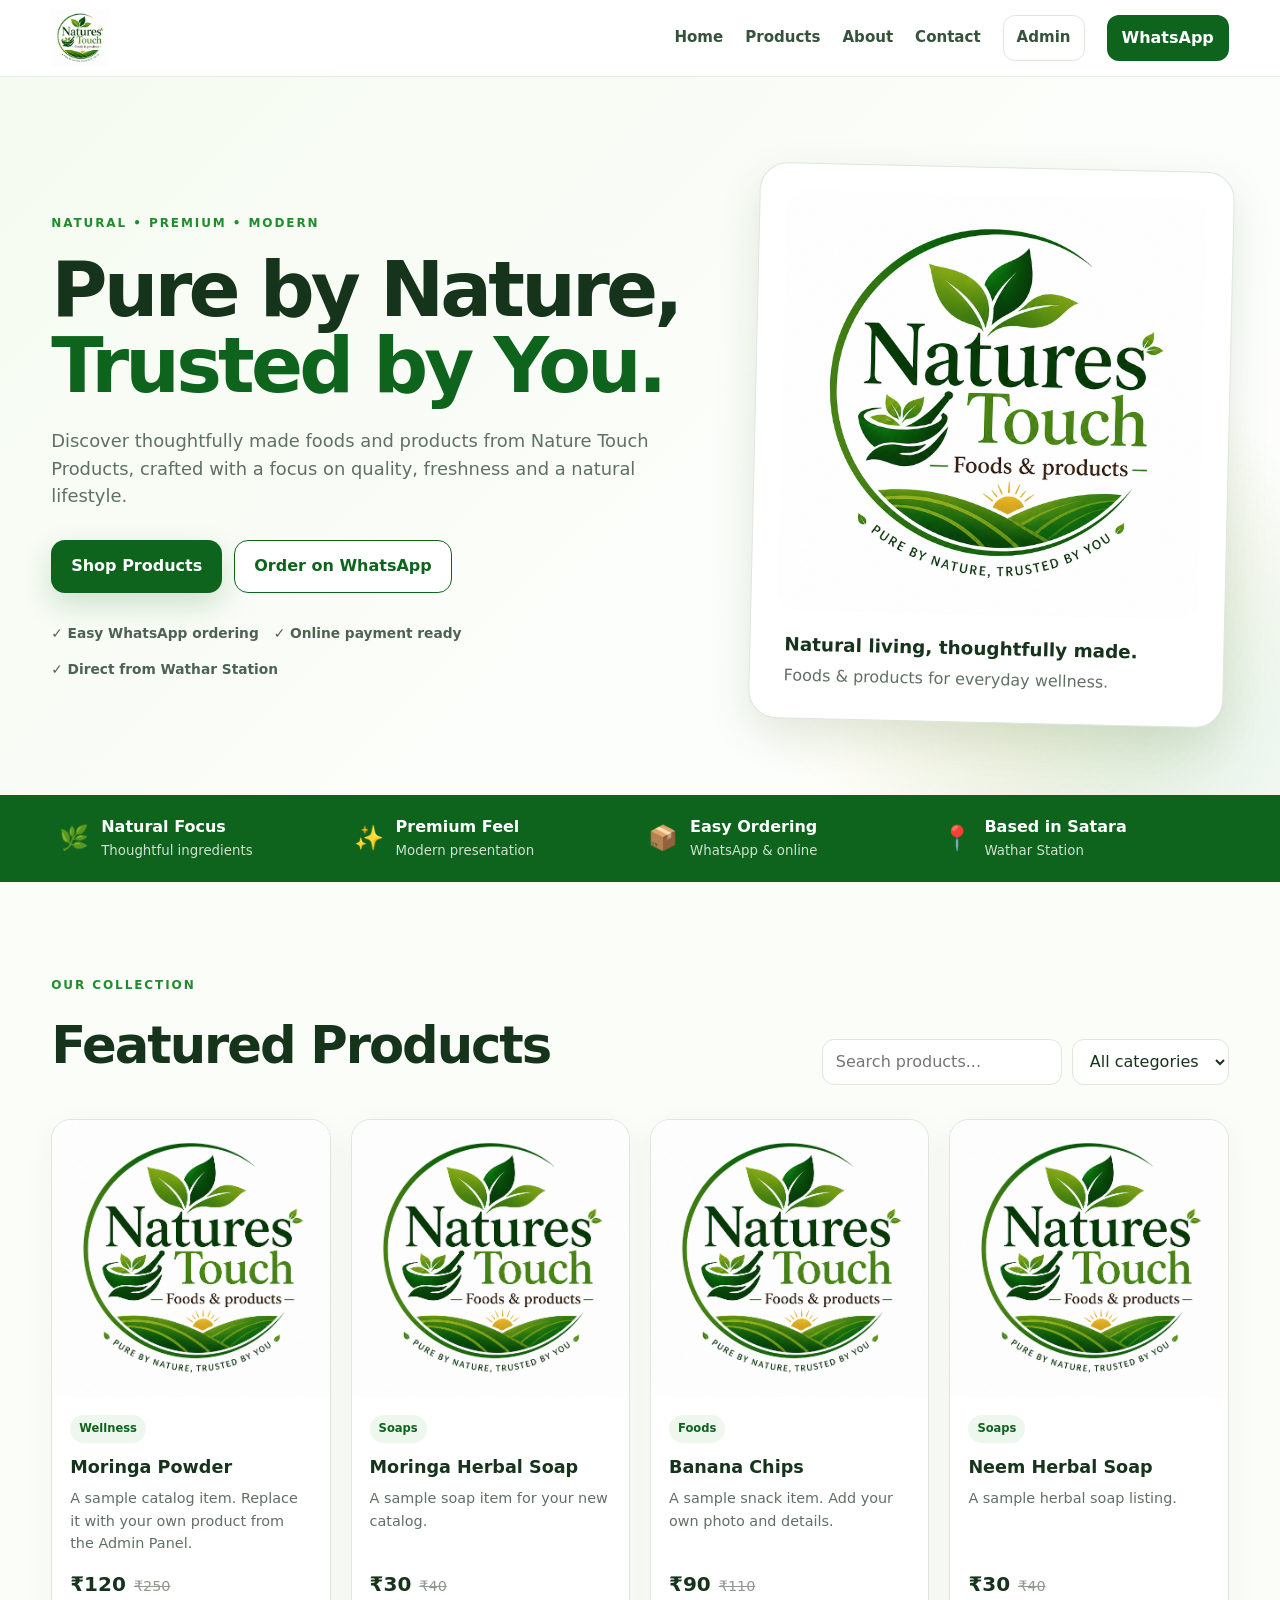
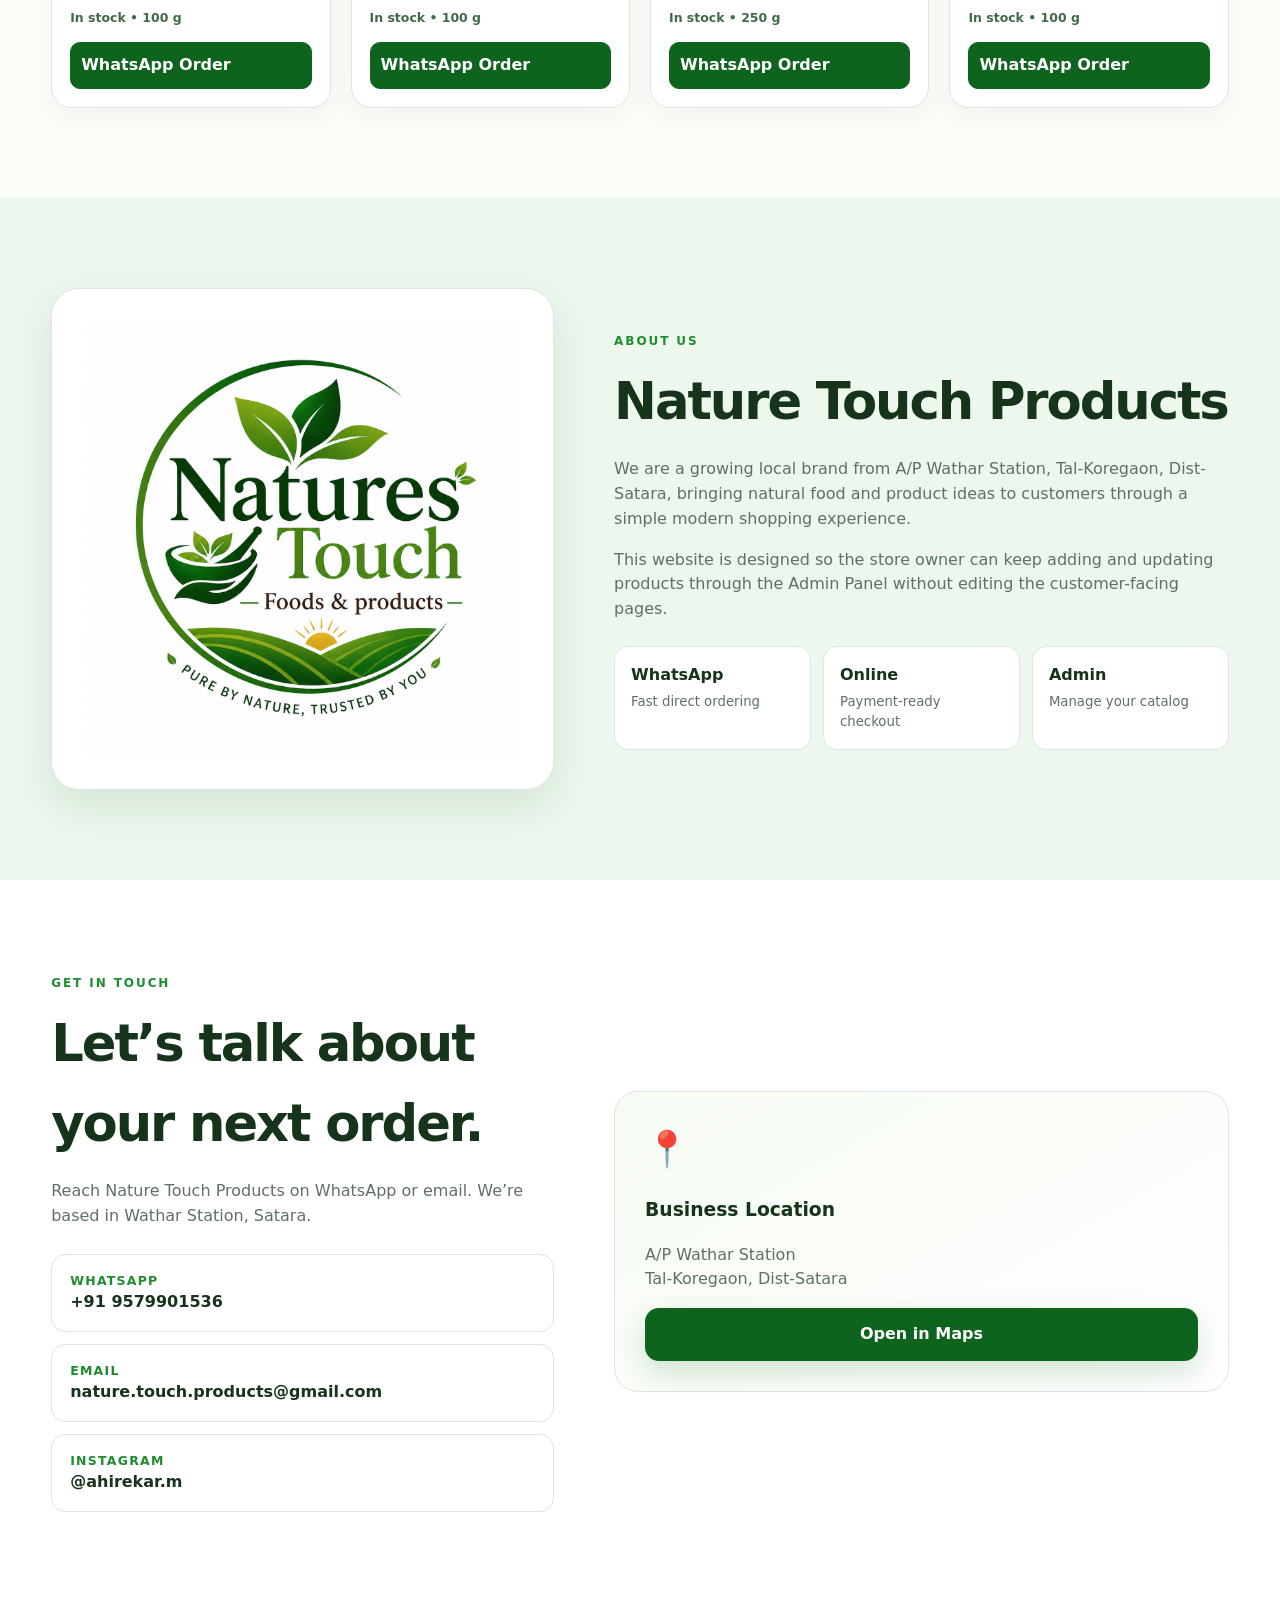
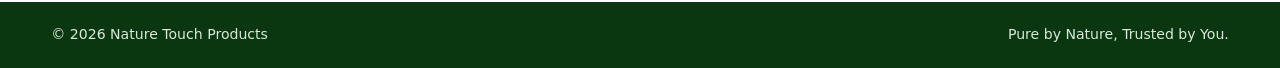
==== index.html @ b88004f7 "Add files via upload" ====
<!doctype html>
<html lang="en">
<head>
  <meta charset="utf-8" />
  <meta name="viewport" content="width=device-width, initial-scale=1" />
  <title>Nature Touch Products | Pure by Nature, Trusted by You</title>
  <meta name="description" content="Nature Touch Products — natural, premium foods and products from Wathar Station, Satara." />
  <link rel="icon" href="assets/logo.png" />
  <link rel="stylesheet" href="styles.css" />
</head>
<body>
  <header class="site-header">
    <div class="container nav-wrap">
      <a href="#home" class="brand" aria-label="Nature Touch Products home">
        <img src="assets/logo.png" alt="Nature Touch Products logo" />
      </a>
      <nav class="nav-links">
        <a href="#home">Home</a>
        <a href="#products">Products</a>
        <a href="#about">About</a>
        <a href="#contact">Contact</a>
        <a class="admin-link" href="admin.html">Admin</a>
      </nav>
      <a class="whatsapp-btn" href="https://wa.me/919579901536" target="_blank" rel="noreferrer">WhatsApp</a>
    </div>
  </header>

  <main>
    <section id="home" class="hero">
      <div class="hero-bg"></div>
      <div class="container hero-grid">
        <div class="hero-copy">
          <span class="eyebrow">NATURAL • PREMIUM • MODERN</span>
          <h1>Pure by Nature,<br><span>Trusted by You.</span></h1>
          <p>Discover thoughtfully made foods and products from Nature Touch Products, crafted with a focus on quality, freshness and a natural lifestyle.</p>
          <div class="hero-actions">
            <a class="btn primary" href="#products">Shop Products</a>
            <a class="btn outline" href="https://wa.me/919579901536" target="_blank" rel="noreferrer">Order on WhatsApp</a>
          </div>
          <div class="trust-row">
            <span>✓ Easy WhatsApp ordering</span>
            <span>✓ Online payment ready</span>
            <span>✓ Direct from Wathar Station</span>
          </div>
        </div>
        <div class="hero-card">
          <img src="assets/logo.png" alt="Nature Touch Products" />
          <div class="hero-card-copy">
            <strong>Natural living, thoughtfully made.</strong>
            <span>Foods &amp; products for everyday wellness.</span>
          </div>
        </div>
      </div>
    </section>

    <section class="feature-strip">
      <div class="container feature-grid">
        <div><span class="feature-icon">🌿</span><div><strong>Natural Focus</strong><small>Thoughtful ingredients</small></div></div>
        <div><span class="feature-icon">✨</span><div><strong>Premium Feel</strong><small>Modern presentation</small></div></div>
        <div><span class="feature-icon">📦</span><div><strong>Easy Ordering</strong><small>WhatsApp &amp; online</small></div></div>
        <div><span class="feature-icon">📍</span><div><strong>Based in Satara</strong><small>Wathar Station</small></div></div>
      </div>
    </section>

    <section id="products" class="section">
      <div class="container">
        <div class="section-heading">
          <div>
            <span class="eyebrow">OUR COLLECTION</span>
            <h2>Featured Products</h2>
          </div>
          <div class="catalog-tools">
            <input id="searchInput" type="search" placeholder="Search products..." aria-label="Search products" />
            <select id="categoryFilter" aria-label="Filter by category"><option value="all">All categories</option></select>
          </div>
        </div>
        <div id="productGrid" class="product-grid" aria-live="polite"></div>
      </div>
    </section>

    <section id="about" class="section alt-section">
      <div class="container about-grid">
        <div class="about-visual"><img src="assets/logo.png" alt="Nature Touch Products logo" /></div>
        <div>
          <span class="eyebrow">ABOUT US</span>
          <h2>Nature Touch Products</h2>
          <p>We are a growing local brand from A/P Wathar Station, Tal-Koregaon, Dist-Satara, bringing natural food and product ideas to customers through a simple modern shopping experience.</p>
          <p>This website is designed so the store owner can keep adding and updating products through the Admin Panel without editing the customer-facing pages.</p>
          <div class="about-stats"><div><strong>WhatsApp</strong><span>Fast direct ordering</span></div><div><strong>Online</strong><span>Payment-ready checkout</span></div><div><strong>Admin</strong><span>Manage your catalog</span></div></div>
        </div>
      </div>
    </section>

    <section id="contact" class="section contact-section">
      <div class="container contact-grid">
        <div>
          <span class="eyebrow">GET IN TOUCH</span>
          <h2>Let’s talk about your next order.</h2>
          <p>Reach Nature Touch Products on WhatsApp or email. We’re based in Wathar Station, Satara.</p>
          <div class="contact-links">
            <a href="https://wa.me/919579901536" target="_blank" rel="noreferrer"><span>WhatsApp</span><strong>+91 9579901536</strong></a>
            <a href="mailto:nature.touch.products@gmail.com"><span>Email</span><strong>nature.touch.products@gmail.com</strong></a>
            <a href="https://instagram.com/ahirekar.m" target="_blank" rel="noreferrer"><span>Instagram</span><strong>@ahirekar.m</strong></a>
          </div>
        </div>
        <div class="contact-card">
          <div class="contact-card-icon">📍</div>
          <h3>Business Location</h3>
          <p>A/P Wathar Station<br>Tal-Koregaon, Dist-Satara</p>
          <a class="btn primary full" href="https://www.google.com/maps/search/?api=1&query=Wathar+Station+Satara" target="_blank" rel="noreferrer">Open in Maps</a>
        </div>
      </div>
    </section>
  </main>

  <footer class="site-footer">
    <div class="container footer-wrap">
      <div>© <span id="year"></span> Nature Touch Products</div>
      <div>Pure by Nature, Trusted by You.</div>
    </div>
  </footer>

  <div id="toast" class="toast" role="status" aria-live="polite"></div>
  <script src="app.js"></script>
</body>
</html>
---- styles.css ----
:root{--green:#0e641d;--green-2:#1f8c2d;--green-soft:#edf7ee;--gold:#d5a51c;--ink:#16331b;--muted:#607064;--cream:#fbfdf9;--white:#fff;--border:#dce7dd;--shadow:0 16px 44px rgba(15,73,22,.11)}
*{box-sizing:border-box}html{scroll-behavior:smooth}body{margin:0;font-family:Inter,system-ui,-apple-system,Segoe UI,Roboto,Arial,sans-serif;color:var(--ink);background:var(--cream);line-height:1.55}a{text-decoration:none;color:inherit}.container{width:min(1180px,92%);margin:auto}.site-header{position:sticky;top:0;z-index:20;background:rgba(255,255,255,.92);backdrop-filter:blur(14px);border-bottom:1px solid rgba(220,231,221,.8)}.nav-wrap{min-height:76px;display:flex;align-items:center;gap:22px}.brand{display:flex;align-items:center}.brand img{height:58px;width:auto;display:block}.nav-links{display:flex;gap:22px;margin-left:auto;align-items:center;font-size:.94rem;font-weight:700}.nav-links a{color:#35523b}.nav-links a:hover{color:var(--green)}.admin-link{padding:10px 13px;border:1px solid var(--border);border-radius:12px}.whatsapp-btn{background:var(--green);color:#fff;padding:11px 15px;border-radius:12px;font-weight:800}.hero{position:relative;overflow:hidden;padding:90px 0 72px;background:linear-gradient(135deg,#f5fbf1,#fff)}.hero-bg{position:absolute;inset:auto -15% -35% auto;width:60vw;height:60vw;max-width:720px;max-height:720px;background:radial-gradient(circle at 35% 35%,rgba(213,165,28,.17),transparent 45%),radial-gradient(circle at 55% 55%,rgba(31,140,45,.13),transparent 55%);border-radius:50%}.hero-grid{position:relative;display:grid;grid-template-columns:1.15fr .85fr;gap:60px;align-items:center}.eyebrow{display:inline-block;letter-spacing:.16em;font-size:.75rem;font-weight:900;color:var(--green-2)}h1{font-size:clamp(3rem,6vw,5.7rem);line-height:.98;margin:18px 0 24px;letter-spacing:-.05em}h1 span{color:var(--green)}.hero-copy p{font-size:1.12rem;max-width:620px;color:var(--muted)}.hero-actions{display:flex;gap:12px;flex-wrap:wrap;margin:30px 0}.btn{display:inline-flex;align-items:center;justify-content:center;padding:13px 19px;border-radius:14px;font-weight:900;border:1px solid transparent;transition:.2s}.btn.primary{background:var(--green);color:white;box-shadow:0 12px 30px rgba(14,100,29,.18)}.btn.primary:hover{transform:translateY(-2px)}.btn.outline{border-color:var(--green);color:var(--green);background:white}.btn.full{width:100%}.trust-row{display:flex;gap:15px;flex-wrap:wrap;color:#4e6253;font-size:.86rem;font-weight:700}.hero-card{background:#fff;border:1px solid var(--border);border-radius:28px;padding:26px;box-shadow:var(--shadow);transform:rotate(1.3deg)}.hero-card img{width:100%;border-radius:20px;display:block}.hero-card-copy{padding:20px 8px 4px;display:grid;gap:4px}.hero-card-copy strong{font-size:1.15rem}.hero-card-copy span{color:var(--muted)}.feature-strip{background:var(--green);color:#fff}.feature-grid{display:grid;grid-template-columns:repeat(4,1fr)}.feature-grid>div{display:flex;align-items:center;gap:12px;padding:20px 8px}.feature-icon{font-size:1.5rem}.feature-grid small{display:block;opacity:.8;margin-top:1px}.section{padding:90px 0}.alt-section{background:var(--green-soft)}.section-heading{display:flex;gap:30px;justify-content:space-between;align-items:end;margin-bottom:34px}.section h2{font-size:clamp(2rem,4vw,3.2rem);margin:9px 0 0;letter-spacing:-.04em}.catalog-tools{display:flex;gap:10px;flex-wrap:wrap}.catalog-tools input,.catalog-tools select,.form-control{height:46px;border:1px solid var(--border);border-radius:12px;padding:0 13px;background:#fff;color:var(--ink);font:inherit;outline:none}.catalog-tools input{min-width:240px}.product-grid{display:grid;grid-template-columns:repeat(4,1fr);gap:20px}.product-card{background:#fff;border:1px solid var(--border);border-radius:20px;overflow:hidden;box-shadow:0 8px 30px rgba(20,63,27,.05);display:flex;flex-direction:column}.product-image{aspect-ratio:1/1;background:#f6faf5;display:flex;align-items:center;justify-content:center;overflow:hidden}.product-image img{width:100%;height:100%;object-fit:cover}.product-body{padding:18px;display:flex;flex-direction:column;flex:1}.pill{display:inline-flex;align-self:flex-start;background:var(--green-soft);color:var(--green);font-size:.72rem;font-weight:900;padding:5px 9px;border-radius:999px}.product-body h3{font-size:1.1rem;margin:11px 0 6px}.product-body p{color:var(--muted);font-size:.9rem;margin:0 0 15px}.price-row{display:flex;gap:8px;align-items:baseline;margin-top:auto}.price{font-size:1.25rem;font-weight:900}.mrp{text-decoration:line-through;color:#909990;font-size:.9rem}.stock{font-size:.78rem;color:#3f6c47;margin:8px 0 14px;font-weight:800}.product-actions{display:flex;gap:8px}.mini-btn{flex:1;padding:10px;border-radius:10px;border:1px solid var(--border);background:#fff;font-weight:900;cursor:pointer}.mini-btn.buy{background:var(--green);color:#fff;border-color:var(--green)}.empty{grid-column:1/-1;text-align:center;padding:50px;background:#fff;border:1px dashed var(--border);border-radius:20px;color:var(--muted)}.about-grid,.contact-grid{display:grid;grid-template-columns:.9fr 1.1fr;gap:60px;align-items:center}.about-visual{padding:35px;background:#fff;border:1px solid var(--border);border-radius:28px;box-shadow:var(--shadow)}.about-visual img{width:100%;display:block}.about-grid p,.contact-grid p{color:var(--muted)}.about-stats{display:grid;grid-template-columns:repeat(3,1fr);gap:12px;margin-top:24px}.about-stats>div{padding:16px;border:1px solid var(--border);background:#fff;border-radius:14px}.about-stats strong,.about-stats span{display:block}.about-stats span{font-size:.83rem;color:var(--muted);margin-top:4px}.contact-section{background:#fff}.contact-links{display:grid;gap:12px;margin-top:25px}.contact-links a{padding:16px 18px;border:1px solid var(--border);border-radius:14px;background:#fff}.contact-links span,.contact-links strong{display:block}.contact-links span{font-size:.78rem;color:var(--green-2);font-weight:900;text-transform:uppercase;letter-spacing:.1em}.contact-card{padding:30px;border-radius:24px;background:linear-gradient(150deg,#f6fbf3,#fff);border:1px solid var(--border)}.contact-card-icon{font-size:2.2rem}.site-footer{background:#0a3710;color:#d9eadb;padding:22px 0}.footer-wrap{display:flex;justify-content:space-between;gap:20px;flex-wrap:wrap;font-size:.88rem}.toast{position:fixed;left:50%;bottom:25px;transform:translate(-50%,20px);background:#153d1b;color:#fff;padding:11px 16px;border-radius:999px;opacity:0;pointer-events:none;transition:.25s;z-index:100}.toast.show{opacity:1;transform:translate(-50%,0)}
@media(max-width:980px){.nav-links{display:none}.hero-grid,.about-grid,.contact-grid{grid-template-columns:1fr}.product-grid{grid-template-columns:repeat(2,1fr)}.feature-grid{grid-template-columns:repeat(2,1fr)}.hero{padding-top:60px}.hero-card{max-width:620px;margin:auto}.section-heading{align-items:start;flex-direction:column}}@media(max-width:600px){.brand img{height:49px}.whatsapp-btn{display:none}.hero-copy p{font-size:1rem}.product-grid{grid-template-columns:1fr}.feature-grid{grid-template-columns:1fr}.about-stats{grid-template-columns:1fr}.catalog-tools{width:100%}.catalog-tools input,.catalog-tools select{width:100%;min-width:0}.section{padding:65px 0}}
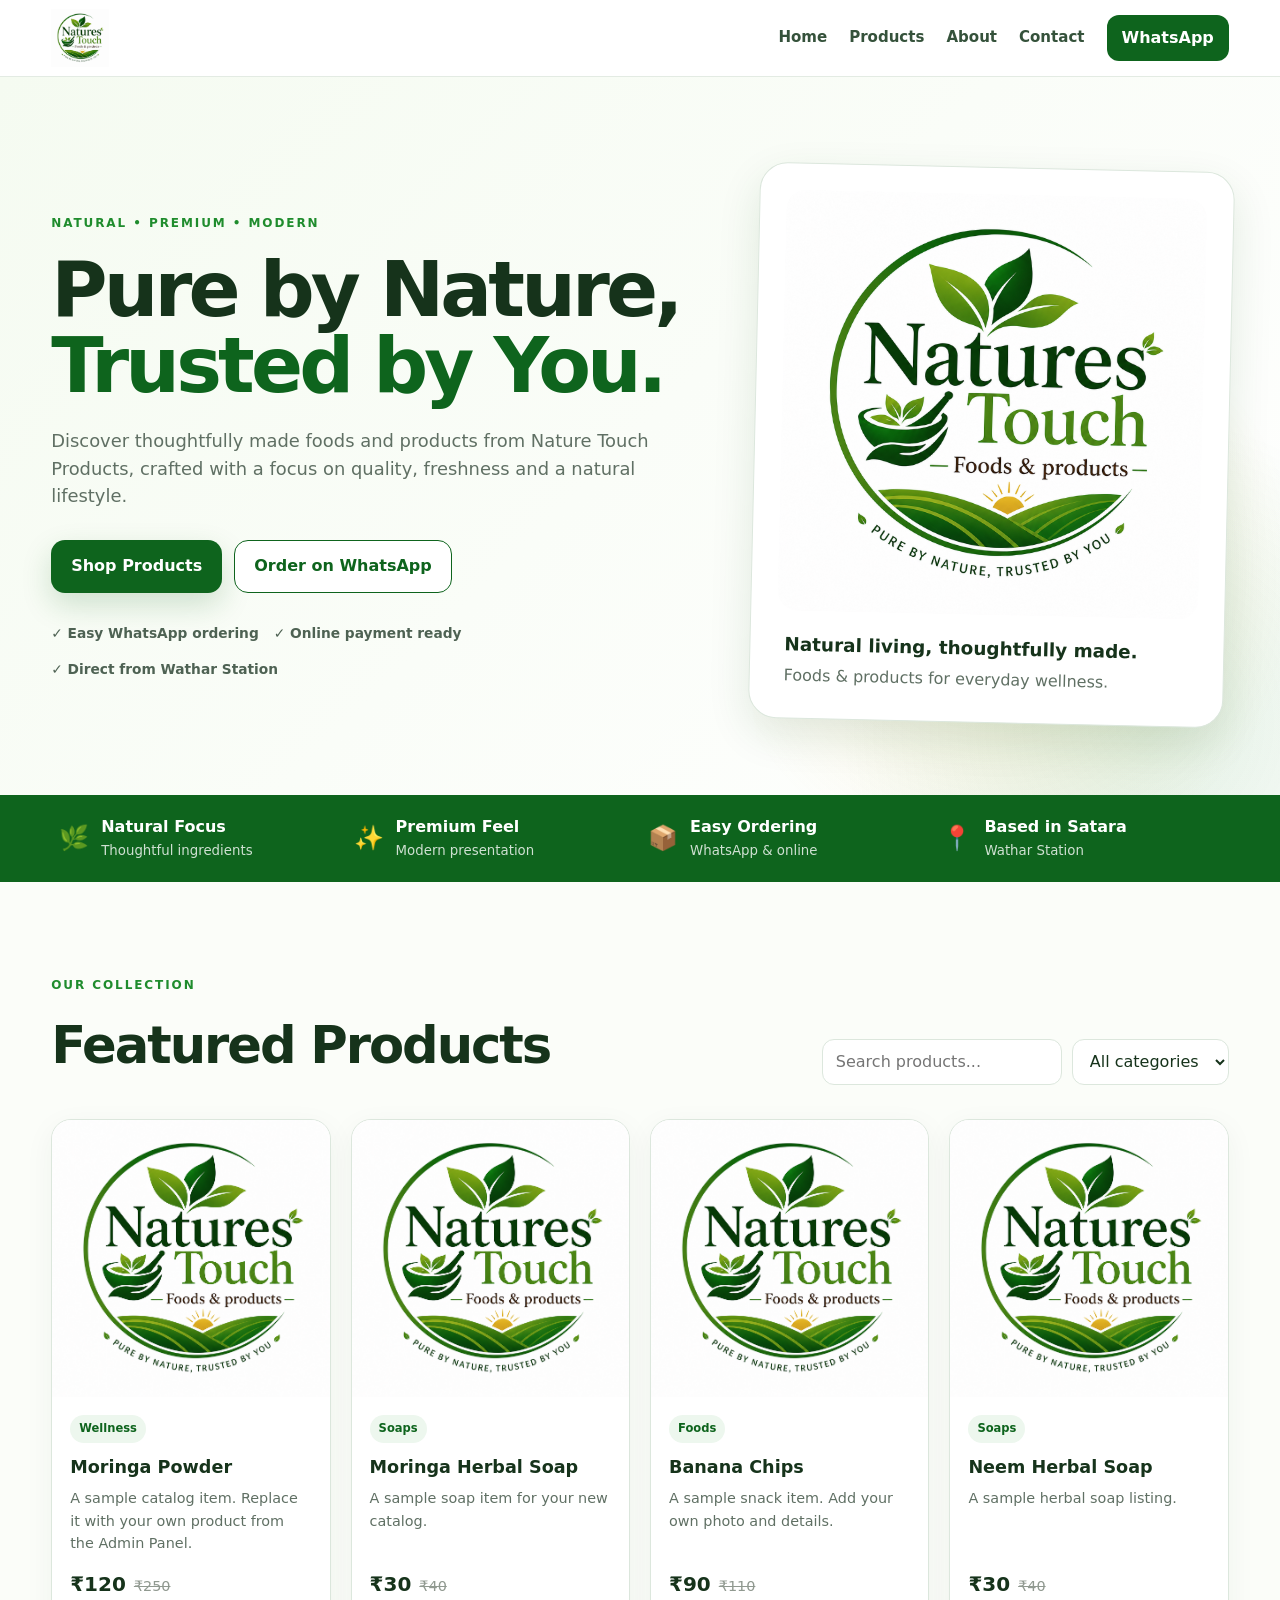
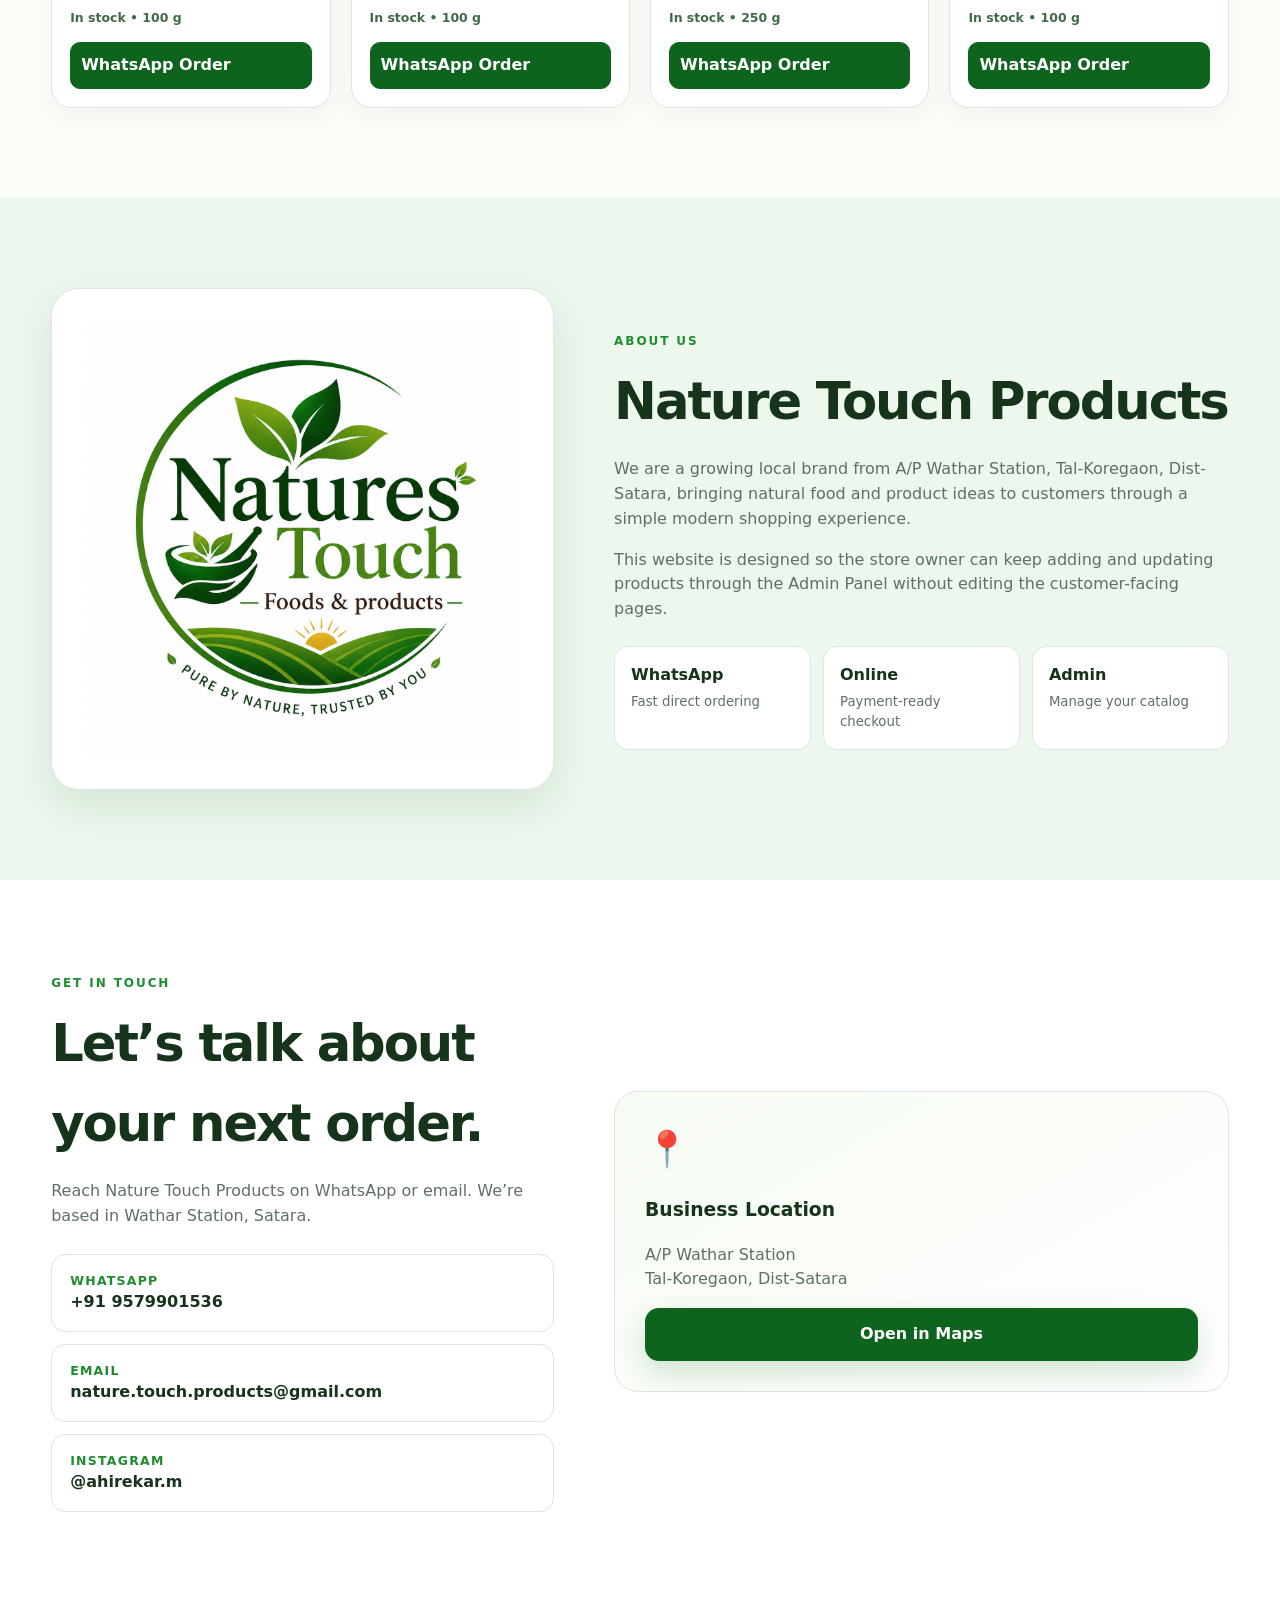
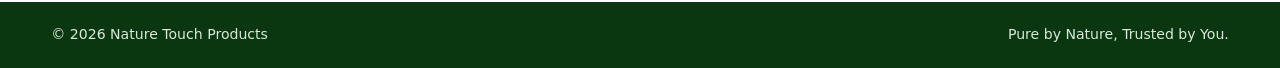
==== commit dd6e3a12: "Remove Admin link from navigation" ====
--- a/index.html
+++ b/index.html
@@ -19,7 +19,6 @@
         <a href="#products">Products</a>
         <a href="#about">About</a>
         <a href="#contact">Contact</a>
-        <a class="admin-link" href="admin.html">Admin</a>
       </nav>
       <a class="whatsapp-btn" href="https://wa.me/919579901536" target="_blank" rel="noreferrer">WhatsApp</a>
     </div>
